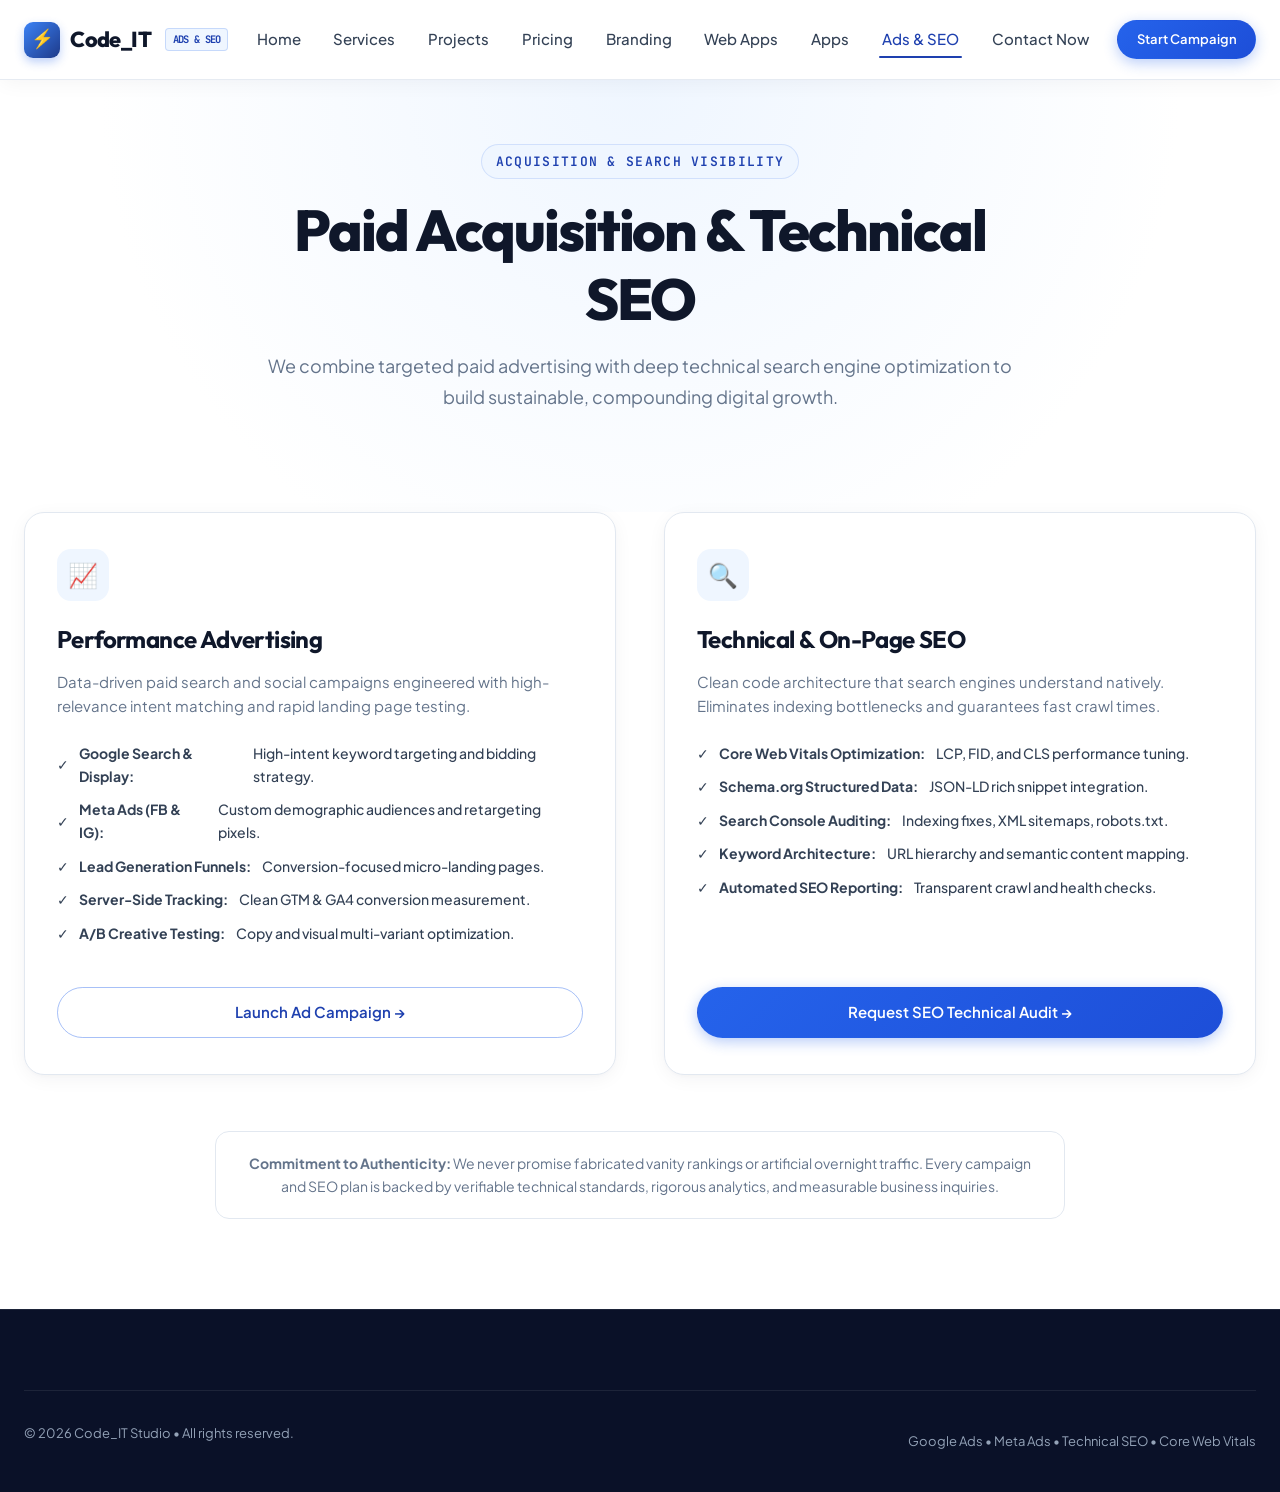
==== ads-seo.html @ 695f3fca "first commit" ====
<!DOCTYPE html>
<html lang="en">
<head>
  <meta charset="UTF-8" />
  <meta name="viewport" content="width=device-width, initial-scale=1.0" />
  <title>Advertising &amp; Technical SEO | Code_IT Studio</title>
  <meta name="description" content="Targeted Google & Meta ad campaigns paired with technical SEO audits, Core Web Vitals optimization, and high-converting landing pages." />
  <link rel="stylesheet" href="css/style.css" />
  <link rel="stylesheet" href="css/animations.css" />
  <link rel="stylesheet" href="css/responsive.css" />
</head>
<body>

  <div id="scroll-progress"></div>

  <!-- Main Navigation -->
  <header class="site-nav">
    <div class="container nav-container">
      <a href="index.html" class="brand-logo">
        <span class="brand-logo-icon">⚡</span>
        <span>Code_IT</span>
        <span class="brand-logo-badge">ADS &amp; SEO</span>
      </a>

      <nav aria-label="Main Navigation">
        <ul class="nav-links" id="nav-links">
          <li class="nav-item"><a href="index.html" class="nav-link">Home</a></li>
          <li class="nav-item"><a href="services.html" class="nav-link">Services</a></li>
          <li class="nav-item"><a href="projects.html" class="nav-link">Projects</a></li>
          <li class="nav-item"><a href="pricing.html" class="nav-link">Pricing</a></li>
          <li class="nav-item"><a href="branding.html" class="nav-link">Branding</a></li>
          <li class="nav-item"><a href="web-apps.html" class="nav-link">Web Apps</a></li>
          <li class="nav-item"><a href="apps.html" class="nav-link">Apps</a></li>
          <li class="nav-item"><a href="ads-seo.html" class="nav-link active">Ads &amp; SEO</a></li>
          <li class="nav-item"><a href="contact.html" class="nav-link">Contact Now</a></li>
        </ul>
      </nav>

      <div class="nav-actions">
        <a href="inquiry.html?services=SEO,Google%20Ads" class="btn btn-primary btn-sm">Start Campaign</a>
        <button class="nav-toggle-btn" id="nav-toggle" aria-label="Toggle Navigation">
          <svg viewBox="0 0 24 24" width="24" height="24" stroke="currentColor" stroke-width="2" fill="none"><line x1="3" y1="12" x2="21" y2="12"></line><line x1="3" y1="6" x2="21" y2="6"></line><line x1="3" y1="18" x2="21" y2="18"></line></svg>
        </button>
      </div>
    </div>
  </header>

  <!-- Hero -->
  <section class="section section-subtle" style="padding-top: clamp(2.5rem, 5vw, 4rem); padding-bottom: 3rem;">
    <div class="container">
      <div class="section-header reveal">
        <span class="section-eyebrow">ACQUISITION &amp; SEARCH VISIBILITY</span>
        <h1 class="section-title">Paid Acquisition &amp; Technical SEO</h1>
        <p class="section-subtitle">
          We combine targeted paid advertising with deep technical search engine optimization to build sustainable, compounding digital growth.
        </p>
      </div>
    </div>
  </section>

  <!-- Two Column Breakdown -->
  <section class="section" style="padding-top: 0;">
    <div class="container">
      <div style="display: grid; grid-template-columns: 1fr 1fr; gap: 3rem;">
        
        <!-- Paid Advertising -->
        <div class="service-card reveal">
          <div class="service-icon-box">📈</div>
          <h2 style="font-size: 1.5rem; margin-bottom: 1rem;">Performance Advertising</h2>
          <p class="service-desc">
            Data-driven paid search and social campaigns engineered with high-relevance intent matching and rapid landing page testing.
          </p>
          <ul class="service-feature-list">
            <li class="service-feature-item">✓ <strong>Google Search &amp; Display:</strong> High-intent keyword targeting and bidding strategy.</li>
            <li class="service-feature-item">✓ <strong>Meta Ads (FB &amp; IG):</strong> Custom demographic audiences and retargeting pixels.</li>
            <li class="service-feature-item">✓ <strong>Lead Generation Funnels:</strong> Conversion-focused micro-landing pages.</li>
            <li class="service-feature-item">✓ <strong>Server-Side Tracking:</strong> Clean GTM &amp; GA4 conversion measurement.</li>
            <li class="service-feature-item">✓ <strong>A/B Creative Testing:</strong> Copy and visual multi-variant optimization.</li>
          </ul>
          <a href="inquiry.html?services=Google%20Ads,Meta%20Ads" class="btn btn-outline btn-block">
            Launch Ad Campaign →
          </a>
        </div>

        <!-- Technical SEO -->
        <div class="service-card reveal reveal-delay-1">
          <div class="service-icon-box">🔍</div>
          <h2 style="font-size: 1.5rem; margin-bottom: 1rem;">Technical &amp; On-Page SEO</h2>
          <p class="service-desc">
            Clean code architecture that search engines understand natively. Eliminates indexing bottlenecks and guarantees fast crawl times.
          </p>
          <ul class="service-feature-list">
            <li class="service-feature-item">✓ <strong>Core Web Vitals Optimization:</strong> LCP, FID, and CLS performance tuning.</li>
            <li class="service-feature-item">✓ <strong>Schema.org Structured Data:</strong> JSON-LD rich snippet integration.</li>
            <li class="service-feature-item">✓ <strong>Search Console Auditing:</strong> Indexing fixes, XML sitemaps, robots.txt.</li>
            <li class="service-feature-item">✓ <strong>Keyword Architecture:</strong> URL hierarchy and semantic content mapping.</li>
            <li class="service-feature-item">✓ <strong>Automated SEO Reporting:</strong> Transparent crawl and health checks.</li>
          </ul>
          <a href="inquiry.html?services=SEO" class="btn btn-primary btn-block">
            Request SEO Technical Audit →
          </a>
        </div>

      </div>

      <div class="pricing-disclaimer reveal" style="margin-top: 3.5rem;">
        <strong>Commitment to Authenticity:</strong> We never promise fabricated vanity rankings or artificial overnight traffic. Every campaign and SEO plan is backed by verifiable technical standards, rigorous analytics, and measurable business inquiries.
      </div>
    </div>
  </section>

  <!-- Global Footer -->
  <footer class="site-footer">
    <div class="container">
      <div class="footer-bottom">
        <p>&copy; 2026 Code_IT Studio &bull; All rights reserved.</p>
        <p>Google Ads &bull; Meta Ads &bull; Technical SEO &bull; Core Web Vitals</p>
      </div>
    </div>
  </footer>

  <script src="js/sheets-api.js"></script>
  <script src="js/app.js"></script>
</body>
</html>
---- css/style.css ----
/* ==========================================================================
   CODE_IT / SUFAL_AD DIGITAL PRODUCT STUDIO - CORE DESIGN SYSTEM
   Premium + Modern + Corporate + Technology + Conversion-Focused
   ========================================================================== */

@import url('https://fonts.googleapis.com/css2?family=Outfit:wght@300;400;500;600;700;800&family=Plus+Jakarta+Sans:wght@300;400;500;600;700;800&family=JetBrains+Mono:wght@400;500;600&display=swap');

:root {
  /* Brand Color Palette - Modern Blue Tech Theme */
  --color-primary: #1e40af;           /* Deep Royal Blue */
  --color-primary-dark: #1e3a8a;      /* Navy Blue */
  --color-primary-light: #3b82f6;     /* Vibrant Blue */
  --color-primary-subtle: #eff6ff;    /* Soft Ice Blue */
  --color-primary-glow: rgba(37, 99, 235, 0.18);
  --color-accent: #0284c7;           /* Sky Blue Accent */
  --color-accent-teal: #0d9488;      /* Mint Teal for success/offers */
  
  /* Neutral Palette */
  --color-bg: #ffffff;
  --color-bg-alt: #f8fafc;
  --color-bg-subtle: #f1f5f9;
  --color-surface: #ffffff;
  --color-surface-hover: #f8fafc;
  --color-border: #e2e8f0;
  --color-border-light: #edf2f7;
  --color-border-focus: #3b82f6;
  
  /* Text & Inks */
  --color-text-main: #0f172a;        /* Dark Slate Navy */
  --color-text-secondary: #334155;   /* Neutral Slate */
  --color-text-muted: #64748b;       /* Slate Grey */
  --color-text-light: #94a3b8;       /* Subtle Grey */
  --color-text-inverse: #ffffff;
  
  /* Semantic Badges & States */
  --color-offer: #059669;
  --color-offer-bg: #ecfdf5;
  --color-warning: #d97706;
  --color-error: #dc2626;
  --color-error-bg: #fef2f2;
  --color-success: #10b981;
  
  /* Typography */
  --font-heading: 'Outfit', -apple-system, BlinkMacSystemFont, sans-serif;
  --font-body: 'Plus Jakarta Sans', -apple-system, BlinkMacSystemFont, sans-serif;
  --font-mono: 'JetBrains Mono', monospace;
  
  /* Shadows */
  --shadow-xs: 0 1px 2px 0 rgba(15, 23, 42, 0.05);
  --shadow-sm: 0 2px 8px -2px rgba(15, 23, 42, 0.06), 0 1px 4px -1px rgba(15, 23, 42, 0.04);
  --shadow-md: 0 12px 24px -6px rgba(15, 23, 42, 0.08), 0 4px 10px -2px rgba(15, 23, 42, 0.04);
  --shadow-lg: 0 20px 35px -8px rgba(15, 23, 42, 0.1), 0 8px 16px -4px rgba(15, 23, 42, 0.05);
  --shadow-xl: 0 25px 50px -12px rgba(15, 23, 42, 0.15);
  --shadow-glow: 0 0 40px -10px rgba(37, 99, 235, 0.28);
  --shadow-card: 0 4px 20px -2px rgba(30, 41, 59, 0.06), 0 2px 6px -1px rgba(30, 41, 59, 0.03);
  
  /* Radius */
  --radius-xs: 6px;
  --radius-sm: 10px;
  --radius-md: 14px;
  --radius-lg: 20px;
  --radius-xl: 28px;
  --radius-full: 9999px;
  
  /* Transitions */
  --transition-fast: 150ms cubic-bezier(0.16, 1, 0.3, 1);
  --transition-base: 250ms cubic-bezier(0.16, 1, 0.3, 1);
  --transition-smooth: 400ms cubic-bezier(0.16, 1, 0.3, 1);
  
  /* Layout */
  --container-max: 1280px;
  --nav-height: 80px;
}

/* ==========================================================================
   CSS RESET & BASE
   ========================================================================== */
*, *::before, *::after {
  box-sizing: border-box;
  margin: 0;
  padding: 0;
}

html {
  font-size: 16px;
  scroll-behavior: smooth;
  -webkit-text-size-adjust: 100%;
}

body {
  font-family: var(--font-body);
  font-size: 1rem;
  line-height: 1.65;
  color: var(--color-text-secondary);
  background-color: var(--color-bg);
  min-height: 100vh;
  display: flex;
  flex-direction: column;
  overflow-x: hidden;
  -webkit-font-smoothing: antialiased;
  -moz-osx-font-smoothing: grayscale;
}

/* Scroll progress bar */
#scroll-progress {
  position: fixed;
  top: 0;
  left: 0;
  height: 3px;
  width: 0%;
  background: linear-gradient(90deg, var(--color-primary-light), var(--color-primary), #0284c7);
  z-index: 1000;
  transition: width 0.1s ease-out;
}

h1, h2, h3, h4, h5, h6 {
  font-family: var(--font-heading);
  color: var(--color-text-main);
  font-weight: 700;
  line-height: 1.2;
  letter-spacing: -0.025em;
}

h1 { font-size: clamp(2.4rem, 4.5vw, 4rem); font-weight: 800; letter-spacing: -0.035em; }
h2 { font-size: clamp(1.85rem, 3vw, 2.75rem); letter-spacing: -0.025em; }
h3 { font-size: clamp(1.35rem, 2vw, 1.75rem); }
h4 { font-size: 1.25rem; font-weight: 600; }
p { margin-bottom: 1rem; }
p:last-child { margin-bottom: 0; }

a {
  color: var(--color-primary);
  text-decoration: none;
  transition: color var(--transition-fast);
}

a:hover {
  color: var(--color-primary-dark);
}

img, svg, video {
  display: block;
  max-width: 100%;
  height: auto;
}

button, input, select, textarea {
  font: inherit;
  color: inherit;
}

ul, ol {
  list-style: none;
}

/* ==========================================================================
   LAYOUT CONTAINER
   ========================================================================== */
.container {
  width: 100%;
  max-width: var(--container-max);
  margin-left: auto;
  margin-right: auto;
  padding-left: 1.5rem;
  padding-right: 1.5rem;
}

.container-narrow {
  max-width: 900px;
}

.section {
  padding-top: clamp(4.5rem, 7vw, 7.5rem);
  padding-bottom: clamp(4.5rem, 7vw, 7.5rem);
  position: relative;
}

.section-alt {
  background-color: var(--color-bg-alt);
}

.section-subtle {
  background: radial-gradient(circle at 50% 0%, #eff6ff 0%, #ffffff 70%);
}

/* Section Header */
.section-header {
  text-align: center;
  max-width: 760px;
  margin: 0 auto clamp(2.5rem, 4vw, 4.5rem);
}

.section-eyebrow {
  display: inline-flex;
  align-items: center;
  gap: 0.5rem;
  font-family: var(--font-mono);
  font-size: 0.8125rem;
  font-weight: 600;
  text-transform: uppercase;
  letter-spacing: 0.1em;
  color: var(--color-primary);
  background: var(--color-primary-subtle);
  border: 1px solid rgba(37, 99, 235, 0.15);
  padding: 0.35rem 0.85rem;
  border-radius: var(--radius-full);
  margin-bottom: 1rem;
}

.section-title {
  margin-bottom: 1.15rem;
}

.section-subtitle {
  font-size: 1.125rem;
  color: var(--color-text-muted);
  line-height: 1.7;
}

/* ==========================================================================
   STICKY NAVIGATION & HEADER WRAPPER
   ========================================================================== */
.site-header-sticky {
  position: sticky;
  top: 0;
  left: 0;
  right: 0;
  width: 100%;
  z-index: 990;
  background: transparent;
}

.site-nav {
  position: sticky;
  top: 0;
  left: 0;
  right: 0;
  width: 100%;
  height: var(--nav-height);
  background: rgba(255, 255, 255, 0.94);
  backdrop-filter: blur(14px);
  -webkit-backdrop-filter: blur(14px);
  border-bottom: 1px solid rgba(226, 232, 240, 0.85);
  box-shadow: 0 4px 20px -2px rgba(15, 23, 42, 0.05);
  z-index: 950;
  transition: all var(--transition-base);
}

.site-header-sticky .site-nav {
  position: relative;
  top: auto;
}

.site-nav.scrolled {
  background: rgba(255, 255, 255, 0.98);
  box-shadow: var(--shadow-sm);
  height: 72px;
}

.nav-container {
  display: flex;
  align-items: center;
  justify-content: space-between;
  height: 100%;
}

.brand-logo {
  display: flex;
  align-items: center;
  gap: 0.65rem;
  font-family: var(--font-heading);
  font-size: 1.35rem;
  font-weight: 800;
  color: var(--color-text-main);
  letter-spacing: -0.03em;
}

.brand-logo-icon {
  width: 36px;
  height: 36px;
  background: linear-gradient(135deg, var(--color-primary-light), var(--color-primary-dark));
  border-radius: 9px;
  display: flex;
  align-items: center;
  justify-content: center;
  color: #fff;
  font-size: 1.15rem;
  box-shadow: 0 4px 10px rgba(37, 99, 235, 0.3);
}

.brand-logo-badge {
  font-size: 0.65rem;
  font-weight: 700;
  font-family: var(--font-mono);
  background: var(--color-primary-subtle);
  color: var(--color-primary);
  border: 1px solid rgba(37, 99, 235, 0.2);
  padding: 0.15rem 0.4rem;
  border-radius: 4px;
  margin-left: 0.25rem;
}

.nav-links {
  display: flex;
  align-items: center;
  gap: 1.65rem;
}

.nav-item {
  position: relative;
}

.nav-link {
  font-size: 0.9375rem;
  font-weight: 500;
  color: var(--color-text-secondary);
  padding: 0.5rem 0.2rem;
  position: relative;
  transition: color var(--transition-fast);
}

.nav-link:hover, .nav-link.active {
  color: var(--color-primary);
}

.nav-link.active::after {
  content: '';
  position: absolute;
  bottom: -2px;
  left: 0;
  right: 0;
  height: 2px;
  background: var(--color-primary);
  border-radius: 2px;
}

/* Nav Dropdown for deep services */
.nav-dropdown {
  position: relative;
}

.dropdown-menu {
  position: absolute;
  top: 100%;
  left: -1rem;
  width: 240px;
  background: #ffffff;
  border: 1px solid var(--color-border);
  border-radius: var(--radius-md);
  box-shadow: var(--shadow-lg);
  padding: 0.65rem;
  opacity: 0;
  visibility: hidden;
  transform: translateY(10px);
  transition: all var(--transition-base);
  z-index: 1000;
}

.nav-dropdown:hover .dropdown-menu,
.nav-dropdown:focus-within .dropdown-menu {
  opacity: 1;
  visibility: visible;
  transform: translateY(0);
}

.dropdown-item {
  display: flex;
  align-items: center;
  gap: 0.65rem;
  padding: 0.6rem 0.85rem;
  font-size: 0.875rem;
  font-weight: 500;
  color: var(--color-text-secondary);
  border-radius: var(--radius-xs);
  transition: all var(--transition-fast);
}

.dropdown-item:hover {
  background: var(--color-primary-subtle);
  color: var(--color-primary);
  transform: translateX(3px);
}

.nav-actions {
  display: flex;
  align-items: center;
  gap: 1rem;
}

.nav-toggle-btn {
  display: none;
  background: none;
  border: none;
  width: 42px;
  height: 42px;
  border-radius: var(--radius-xs);
  cursor: pointer;
  padding: 8px;
  color: var(--color-text-main);
}

.nav-toggle-btn:focus-visible {
  outline: 2px solid var(--color-primary);
}

/* ==========================================================================
   BUTTONS & CTA
   ========================================================================== */
.btn {
  display: inline-flex;
  align-items: center;
  justify-content: center;
  gap: 0.55rem;
  font-family: var(--font-body);
  font-size: 0.9375rem;
  font-weight: 600;
  padding: 0.75rem 1.65rem;
  border-radius: var(--radius-full);
  border: 1px solid transparent;
  cursor: pointer;
  text-decoration: none;
  transition: all var(--transition-base);
  white-space: nowrap;
}

.btn-primary {
  background: linear-gradient(135deg, #2563eb 0%, #1d4ed8 100%);
  color: #ffffff;
  box-shadow: 0 4px 14px rgba(37, 99, 235, 0.32);
}

.btn-primary:hover {
  color: #ffffff;
  background: linear-gradient(135deg, #1d4ed8 0%, #1e40af 100%);
  box-shadow: 0 6px 20px rgba(37, 99, 235, 0.45);
  transform: translateY(-2px);
}

.btn-primary:active {
  transform: translateY(0);
}

.btn-secondary {
  background: #ffffff;
  color: var(--color-text-main);
  border-color: var(--color-border);
  box-shadow: var(--shadow-xs);
}

.btn-secondary:hover {
  background: var(--color-bg-alt);
  border-color: #cbd5e1;
  color: var(--color-primary);
  transform: translateY(-2px);
}

.btn-outline {
  background: transparent;
  color: var(--color-primary);
  border-color: rgba(37, 99, 235, 0.4);
}

.btn-outline:hover {
  background: var(--color-primary-subtle);
  border-color: var(--color-primary);
  color: var(--color-primary-dark);
}

.btn-sm {
  font-size: 0.8125rem;
  padding: 0.5rem 1.15rem;
}

.btn-lg {
  font-size: 1.0625rem;
  padding: 0.95rem 2.25rem;
}

.btn-block {
  width: 100%;
}

.btn-icon {
  width: 18px;
  height: 18px;
  transition: transform var(--transition-fast);
}

.btn:hover .btn-icon {
  transform: translateX(3px);
}

/* ==========================================================================
   PROMOTIONAL 30% OFFER BANNER
   ========================================================================== */
.offer-banner {
  background: linear-gradient(90deg, #1e3a8a 0%, #1e40af 40%, #0284c7 100%);
  color: #ffffff;
  padding: 0.45rem 1rem;
  font-size: 0.8125rem;
  font-weight: 500;
  text-align: center;
  position: relative;
  z-index: 10;
  border-bottom: 1px solid rgba(255, 255, 255, 0.15);
}

.offer-banner-content {
  display: inline-flex;
  align-items: center;
  gap: 0.75rem;
  flex-wrap: wrap;
  justify-content: center;
}

.offer-badge {
  background: #f59e0b;
  color: #0f172a;
  font-family: var(--font-mono);
  font-size: 0.6875rem;
  font-weight: 800;
  padding: 0.15rem 0.55rem;
  border-radius: var(--radius-xs);
  letter-spacing: 0.05em;
  text-transform: uppercase;
}

.offer-banner-link {
  color: #ffffff;
  text-decoration: underline;
  text-underline-offset: 3px;
  font-weight: 700;
  transition: opacity var(--transition-fast);
}

.offer-banner-link:hover {
  color: #eff6ff;
  opacity: 0.9;
}

/* ==========================================================================
   HERO SECTION
   ========================================================================== */
.hero-wrapper {
  padding-top: clamp(2.5rem, 5vw, 4.25rem);
  padding-bottom: clamp(3.5rem, 6vw, 6rem);
  position: relative;
  background: radial-gradient(circle at 50% 10%, rgba(239, 246, 255, 0.9) 0%, rgba(255, 255, 255, 0.9) 65%);
  overflow: hidden;
}

.hero-grid {
  display: grid;
  grid-template-columns: 1.15fr 0.85fr;
  gap: clamp(2rem, 4vw, 4rem);
  align-items: center;
}

.hero-content {
  max-width: 680px;
}

.hero-badge-container {
  display: inline-flex;
  align-items: center;
  gap: 0.65rem;
  background: #ffffff;
  border: 1px solid rgba(37, 99, 235, 0.2);
  padding: 0.35rem 0.95rem 0.35rem 0.45rem;
  border-radius: var(--radius-full);
  box-shadow: 0 4px 12px rgba(15, 23, 42, 0.04);
  margin-bottom: 1.75rem;
}

.hero-badge-tag {
  background: var(--color-primary);
  color: #fff;
  font-size: 0.6875rem;
  font-family: var(--font-mono);
  font-weight: 700;
  padding: 0.2rem 0.55rem;
  border-radius: var(--radius-full);
  letter-spacing: 0.04em;
}

.hero-badge-text {
  font-size: 0.8125rem;
  font-weight: 600;
  color: var(--color-text-main);
}

.hero-headline {
  margin-bottom: 1.35rem;
  color: var(--color-text-main);
}

.hero-headline em {
  font-style: normal;
  background: linear-gradient(135deg, #1d4ed8 0%, #0284c7 100%);
  -webkit-background-clip: text;
  -webkit-text-fill-color: transparent;
}

.hero-subtext {
  font-size: clamp(1.05rem, 1.3vw, 1.25rem);
  line-height: 1.7;
  color: var(--color-text-muted);
  margin-bottom: 2.25rem;
}

.hero-actions {
  display: flex;
  align-items: center;
  gap: 1rem;
  flex-wrap: wrap;
  margin-bottom: 2.5rem;
}

.hero-guarantees {
  display: flex;
  align-items: center;
  gap: 1.75rem;
  flex-wrap: wrap;
  border-top: 1px solid var(--color-border);
  padding-top: 1.5rem;
}

.guarantee-item {
  display: flex;
  align-items: center;
  gap: 0.5rem;
  font-size: 0.845rem;
  font-weight: 500;
  color: var(--color-text-secondary);
}

.guarantee-icon {
  color: var(--color-offer);
  width: 16px;
  height: 16px;
}

/* Hero Visual 3D / Studio Interactive Showcase */
.hero-visual {
  position: relative;
}

.hero-visual-frame {
  position: relative;
  background: #ffffff;
  border-radius: var(--radius-xl);
  border: 1px solid rgba(226, 232, 240, 0.9);
  box-shadow: var(--shadow-xl), var(--shadow-glow);
  padding: 1.25rem;
  backdrop-filter: blur(10px);
}

.studio-tech-card {
  border-radius: var(--radius-lg);
  background: linear-gradient(180deg, #f8fafc 0%, #ffffff 100%);
  border: 1px solid var(--color-border);
  padding: 1.5rem;
  position: relative;
  overflow: hidden;
}

.studio-card-header {
  display: flex;
  align-items: center;
  justify-content: space-between;
  margin-bottom: 1.25rem;
  border-bottom: 1px solid var(--color-border-light);
  padding-bottom: 0.75rem;
}

.tech-dots {
  display: flex;
  gap: 6px;
}

.tech-dot {
  width: 10px;
  height: 10px;
  border-radius: 50%;
}
.tech-dot.red { background: #f87171; }
.tech-dot.yellow { background: #fbbf24; }
.tech-dot.green { background: #34d399; }

.tech-label {
  font-family: var(--font-mono);
  font-size: 0.75rem;
  color: var(--color-text-muted);
}

.tech-live-pill {
  display: inline-flex;
  align-items: center;
  gap: 0.4rem;
  font-family: var(--font-mono);
  font-size: 0.6875rem;
  font-weight: 700;
  color: #10b981;
  background: rgba(16, 185, 129, 0.12);
  border: 1px solid rgba(16, 185, 129, 0.25);
  padding: 0.15rem 0.5rem;
  border-radius: var(--radius-full);
  letter-spacing: 0.04em;
}

.pulse-dot {
  width: 6px;
  height: 6px;
  border-radius: 50%;
  background: #10b981;
  box-shadow: 0 0 0 2px rgba(16, 185, 129, 0.35);
  animation: pulseDot 1.5s infinite;
}

@keyframes pulseDot {
  0% { transform: scale(0.9); opacity: 0.8; }
  50% { transform: scale(1.3); opacity: 1; }
  100% { transform: scale(0.9); opacity: 0.8; }
}

/* Hero Video Container */
.hero-video-container,
.hero-canvas-container {
  width: 100%;
  height: 340px;
  position: relative;
  border-radius: var(--radius-md);
  overflow: hidden;
  background: #0f172a;
  box-shadow: inset 0 0 20px rgba(0,0,0,0.5);
}

.hero-media-video {
  width: 100%;
  height: 100%;
  object-fit: cover;
  display: block;
  border-radius: var(--radius-md);
}

.video-overlay-controls {
  position: absolute;
  top: 12px;
  right: 12px;
  display: flex;
  gap: 6px;
  z-index: 20;
}

.video-ctrl-btn {
  width: 32px;
  height: 32px;
  border-radius: 50%;
  background: rgba(15, 23, 42, 0.7);
  backdrop-filter: blur(8px);
  -webkit-backdrop-filter: blur(8px);
  border: 1px solid rgba(255, 255, 255, 0.2);
  color: #ffffff;
  display: flex;
  align-items: center;
  justify-content: center;
  cursor: pointer;
  transition: all var(--transition-fast);
}

.video-ctrl-btn:hover {
  background: rgba(37, 99, 235, 0.85);
  border-color: rgba(255, 255, 255, 0.5);
  transform: scale(1.08);
}

#hero-3d-canvas {
  width: 100%;
  height: 100%;
  display: block;
}

.canvas-overlay-caption {
  position: absolute;
  bottom: 12px;
  left: 12px;
  right: 12px;
  background: rgba(15, 23, 42, 0.8);
  backdrop-filter: blur(8px);
  -webkit-backdrop-filter: blur(8px);
  color: #ffffff;
  padding: 0.55rem 0.95rem;
  border-radius: var(--radius-xs);
  font-size: 0.75rem;
  display: flex;
  align-items: center;
  justify-content: space-between;
  border: 1px solid rgba(255, 255, 255, 0.1);
  z-index: 10;
}

.canvas-badge {
  font-family: var(--font-mono);
  color: #38bdf8;
}

.hero-floating-stat {
  position: absolute;
  background: #ffffff;
  border: 1px solid var(--color-border);
  box-shadow: var(--shadow-lg);
  padding: 0.75rem 1rem;
  border-radius: var(--radius-md);
  display: flex;
  align-items: center;
  gap: 0.75rem;
  z-index: 10;
}

.hero-floating-stat.stat-1 {
  top: -1.25rem;
  right: -1rem;
}

.hero-floating-stat.stat-2 {
  bottom: -1.25rem;
  left: -1rem;
}

.stat-icon-wrapper {
  width: 38px;
  height: 38px;
  border-radius: 10px;
  background: var(--color-primary-subtle);
  color: var(--color-primary);
  display: flex;
  align-items: center;
  justify-content: center;
  font-size: 1.15rem;
}

.stat-info-title {
  font-size: 0.75rem;
  font-weight: 500;
  color: var(--color-text-muted);
}

.stat-info-val {
  font-family: var(--font-heading);
  font-size: 0.95rem;
  font-weight: 700;
  color: var(--color-text-main);
}

/* ==========================================================================
   SERVICES GRID SECTION
   ========================================================================== */
.services-grid {
  display: grid;
  grid-template-columns: repeat(auto-fit, minmax(340px, 1fr));
  gap: 1.75rem;
}

.service-card {
  background: #ffffff;
  border: 1px solid var(--color-border);
  border-radius: var(--radius-lg);
  padding: 2.25rem 2rem;
  box-shadow: var(--shadow-card);
  transition: all var(--transition-base);
  display: flex;
  flex-direction: column;
  position: relative;
  overflow: hidden;
}

.service-card::before {
  content: '';
  position: absolute;
  top: 0;
  left: 0;
  right: 0;
  height: 4px;
  background: linear-gradient(90deg, var(--color-primary-light), var(--color-primary));
  opacity: 0;
  transition: opacity var(--transition-fast);
}

.service-card:hover {
  transform: translateY(-6px);
  box-shadow: var(--shadow-lg);
  border-color: rgba(37, 99, 235, 0.3);
}

.service-card:hover::before {
  opacity: 1;
}

.service-icon-box {
  width: 52px;
  height: 52px;
  border-radius: 14px;
  background: var(--color-primary-subtle);
  color: var(--color-primary);
  display: flex;
  align-items: center;
  justify-content: center;
  font-size: 1.5rem;
  margin-bottom: 1.5rem;
  transition: all var(--transition-base);
}

.service-card:hover .service-icon-box {
  background: var(--color-primary);
  color: #ffffff;
  transform: scale(1.05);
}

.service-title {
  font-size: 1.35rem;
  margin-bottom: 0.75rem;
  color: var(--color-text-main);
}

.service-desc {
  font-size: 0.9375rem;
  color: var(--color-text-muted);
  line-height: 1.6;
  margin-bottom: 1.5rem;
}

.service-feature-list {
  margin-bottom: 2rem;
  flex: 1;
}

.service-feature-item {
  display: flex;
  align-items: center;
  gap: 0.65rem;
  font-size: 0.875rem;
  color: var(--color-text-secondary);
  margin-bottom: 0.65rem;
  font-weight: 500;
}

.service-feature-item svg {
  width: 16px;
  height: 16px;
  color: var(--color-primary);
  flex-shrink: 0;
}

.service-card-footer {
  border-top: 1px solid var(--color-border-light);
  padding-top: 1.25rem;
  display: flex;
  align-items: center;
  justify-content: space-between;
}

.service-price-tag {
  font-size: 0.8125rem;
  color: var(--color-text-muted);
  font-weight: 500;
}

.service-price-tag strong {
  color: var(--color-primary-dark);
  font-family: var(--font-heading);
  font-size: 1.05rem;
}

/* ==========================================================================
   INTERACTIVE WORKS WHEEL & PORTFOLIO SHOWCASE
   ========================================================================== */
.works-wheel-section {
  background: #0b1329;
  color: #ffffff;
  padding: 5rem 0;
  position: relative;
  overflow: hidden;
}

.works-wheel-section .section-title {
  color: #ffffff;
}

.works-wheel-section .section-subtitle {
  color: #94a3b8;
}

.works-wheel-section .section-eyebrow {
  background: rgba(59, 130, 246, 0.2);
  color: #60a5fa;
  border-color: rgba(96, 165, 250, 0.3);
}

/* Works Wheel Container */
.works-wheel-wrapper {
  position: relative;
  width: 100%;
  height: 520px;
  margin-top: 2rem;
  border-radius: var(--radius-xl);
  background: radial-gradient(ellipse at center, #172554 0%, #090e1f 100%);
  border: 1px solid rgba(59, 130, 246, 0.2);
  box-shadow: inset 0 0 50px rgba(0,0,0,0.5), 0 25px 60px rgba(0,0,0,0.4);
  overflow: hidden;
  user-select: none;
}

.wheel-stage {
  position: absolute;
  inset: 0;
  outline: none;
  cursor: grab;
}

.wheel-stage:active {
  cursor: grabbing;
}

.wheel-drum-container {
  position: absolute;
  top: 50%;
  left: 50%;
  transform-style: preserve-3d;
}

.wheel-card-node {
  position: absolute;
  backface-visibility: hidden;
  transition: opacity 0.25s ease-out;
}

.wheel-card-inner {
  position: relative;
  width: 100%;
  height: 100%;
  border-radius: var(--radius-md);
  overflow: hidden;
  border: 1px solid rgba(255, 255, 255, 0.15);
  box-shadow: 0 20px 40px rgba(0, 0, 0, 0.5);
  background: #1e293b;
  display: block;
}

.wheel-card-img {
  width: 100%;
  height: 100%;
  object-fit: cover;
  transition: transform 0.4s ease;
}

.wheel-card-inner:hover .wheel-card-img {
  transform: scale(1.06);
}

.wheel-card-tag {
  position: absolute;
  bottom: 12px;
  right: 12px;
  background: rgba(15, 23, 42, 0.85);
  backdrop-filter: blur(6px);
  color: #fff;
  font-size: 0.75rem;
  font-weight: 600;
  padding: 0.35rem 0.75rem;
  border-radius: var(--radius-full);
  display: flex;
  align-items: center;
  gap: 0.35rem;
}

.wheel-title-overlay {
  position: absolute;
  top: 50%;
  left: 6%;
  transform: translateY(-50%);
  font-family: var(--font-heading);
  font-size: clamp(1.75rem, 3.5vw, 2.75rem);
  font-weight: 800;
  color: #ffffff;
  pointer-events: none;
  max-width: 320px;
  line-height: 1.15;
  text-shadow: 0 4px 14px rgba(0,0,0,0.6);
  opacity: 0;
  transition: opacity 0.3s ease;
}

.wheel-label-center {
  position: absolute;
  inset: 0;
  display: grid;
  place-items: center;
  font-family: var(--font-heading);
  font-size: 3rem;
  font-weight: 800;
  color: rgba(255, 255, 255, 0.85);
  pointer-events: none;
  letter-spacing: -0.03em;
  text-shadow: 0 4px 20px rgba(0, 0, 0, 0.5);
}

.wheel-index-nav {
  position: absolute;
  top: 8%;
  right: 3%;
  text-align: right;
  z-index: 10;
}

.wheel-index-btn {
  background: none;
  border: none;
  color: #64748b;
  font-size: 0.8125rem;
  font-weight: 500;
  padding: 0.2rem 0.5rem;
  cursor: pointer;
  display: block;
  margin-bottom: 0.25rem;
  transition: all var(--transition-fast);
}

.wheel-index-btn:hover, .wheel-index-btn.active {
  color: #ffffff;
  font-weight: 700;
  transform: translateX(-4px);
}

.wheel-controls-bar {
  display: flex;
  align-items: center;
  justify-content: space-between;
  margin-top: 1.5rem;
  color: #94a3b8;
  font-size: 0.875rem;
}

.wheel-instruction {
  display: flex;
  align-items: center;
  gap: 0.5rem;
}

/* Category Filter Tabs */
.filter-tabs-wrapper {
  display: flex;
  align-items: center;
  justify-content: center;
  gap: 0.5rem;
  flex-wrap: wrap;
  margin-bottom: 2.75rem;
}

.filter-pill {
  background: #ffffff;
  border: 1px solid var(--color-border);
  color: var(--color-text-secondary);
  font-size: 0.875rem;
  font-weight: 600;
  padding: 0.5rem 1.15rem;
  border-radius: var(--radius-full);
  cursor: pointer;
  transition: all var(--transition-fast);
}

.filter-pill:hover {
  border-color: var(--color-primary-light);
  color: var(--color-primary);
  background: var(--color-primary-subtle);
}

.filter-pill.active {
  background: var(--color-primary);
  color: #ffffff;
  border-color: var(--color-primary);
  box-shadow: 0 4px 10px rgba(37, 99, 235, 0.25);
}

/* Standard Project Grid */
.projects-grid {
  display: grid;
  grid-template-columns: repeat(auto-fill, minmax(360px, 1fr));
  gap: 2rem;
}

.project-card {
  background: #ffffff;
  border: 1px solid var(--color-border);
  border-radius: var(--radius-lg);
  overflow: hidden;
  box-shadow: var(--shadow-card);
  transition: all var(--transition-base);
  display: flex;
  flex-direction: column;
}

.project-card:hover {
  transform: translateY(-6px);
  box-shadow: var(--shadow-lg);
  border-color: rgba(37, 99, 235, 0.3);
}

.project-thumbnail-wrapper {
  position: relative;
  aspect-ratio: 16 / 10;
  overflow: hidden;
  background: #f1f5f9;
}

.project-thumbnail {
  width: 100%;
  height: 100%;
  object-fit: cover;
  transition: transform 0.5s ease;
}

.project-card:hover .project-thumbnail {
  transform: scale(1.05);
}

.project-category-badge {
  position: absolute;
  top: 14px;
  left: 14px;
  background: rgba(15, 23, 42, 0.8);
  backdrop-filter: blur(8px);
  color: #ffffff;
  font-size: 0.75rem;
  font-weight: 600;
  padding: 0.25rem 0.7rem;
  border-radius: var(--radius-full);
  letter-spacing: 0.02em;
}

.project-card-body {
  padding: 1.65rem;
  display: flex;
  flex-direction: column;
  flex: 1;
}

.project-card-title {
  font-size: 1.25rem;
  margin-bottom: 0.5rem;
  color: var(--color-text-main);
}

.project-card-desc {
  font-size: 0.9375rem;
  color: var(--color-text-muted);
  line-height: 1.6;
  margin-bottom: 1.25rem;
  flex: 1;
}

.project-tech-tags {
  display: flex;
  flex-wrap: wrap;
  gap: 0.4rem;
  margin-bottom: 1.5rem;
}

.tech-tag {
  font-family: var(--font-mono);
  font-size: 0.71875rem;
  background: var(--color-bg-subtle);
  color: var(--color-text-secondary);
  border: 1px solid var(--color-border);
  padding: 0.2rem 0.55rem;
  border-radius: var(--radius-xs);
  font-weight: 500;
}

.project-card-actions {
  display: flex;
  align-items: center;
  gap: 0.75rem;
  border-top: 1px solid var(--color-border-light);
  padding-top: 1.15rem;
}

/* ==========================================================================
   PRICING SECTION & CALCULATOR
   ========================================================================== */
.pricing-section {
  background: var(--color-bg-alt);
}

.pricing-banner-promo {
  background: linear-gradient(135deg, #eff6ff 0%, #dbeafe 100%);
  border: 1px solid #bfdbfe;
  border-radius: var(--radius-lg);
  padding: 1.25rem 1.75rem;
  margin-bottom: 3rem;
  display: flex;
  align-items: center;
  justify-content: space-between;
  flex-wrap: wrap;
  gap: 1rem;
}

.promo-title-wrap {
  display: flex;
  align-items: center;
  gap: 0.85rem;
}

.promo-tag {
  background: var(--color-primary);
  color: #ffffff;
  font-family: var(--font-mono);
  font-size: 0.75rem;
  font-weight: 700;
  padding: 0.3rem 0.65rem;
  border-radius: var(--radius-full);
  text-transform: uppercase;
  letter-spacing: 0.05em;
}

.promo-text {
  font-size: 0.9375rem;
  font-weight: 600;
  color: var(--color-text-main);
  margin: 0;
}

.pricing-calculator-box {
  background: #ffffff;
  border: 1px solid var(--color-border);
  border-radius: var(--radius-lg);
  padding: 1.5rem 2rem;
  margin-bottom: 3.5rem;
  box-shadow: var(--shadow-sm);
}

.calculator-grid {
  display: grid;
  grid-template-columns: 1fr 1fr auto;
  gap: 1.5rem;
  align-items: center;
}

.calc-input-group label {
  display: block;
  font-size: 0.8125rem;
  font-weight: 600;
  color: var(--color-text-muted);
  margin-bottom: 0.4rem;
  text-transform: uppercase;
  letter-spacing: 0.05em;
}

.calc-input-group input, .calc-input-group select {
  width: 100%;
  padding: 0.65rem 0.85rem;
  border: 1px solid var(--color-border);
  border-radius: var(--radius-xs);
  font-weight: 600;
  color: var(--color-text-main);
}

.calc-results-display {
  background: var(--color-primary-subtle);
  border: 1px solid rgba(37, 99, 235, 0.2);
  padding: 0.85rem 1.25rem;
  border-radius: var(--radius-md);
  text-align: right;
}

.calc-original {
  font-size: 0.8125rem;
  color: var(--color-text-muted);
  text-decoration: line-through;
}

.calc-offer {
  font-family: var(--font-heading);
  font-size: 1.5rem;
  font-weight: 800;
  color: var(--color-primary-dark);
}

.calc-saved {
  font-size: 0.75rem;
  color: var(--color-offer);
  font-weight: 700;
}

/* Pricing Cards Grid */
.pricing-grid {
  display: grid;
  grid-template-columns: repeat(4, 1fr);
  gap: 1.5rem;
  margin-bottom: 3.5rem;
}

.pricing-card {
  background: #ffffff;
  border: 1px solid var(--color-border);
  border-radius: var(--radius-xl);
  padding: 2.25rem 1.75rem;
  box-shadow: var(--shadow-card);
  transition: all var(--transition-base);
  display: flex;
  flex-direction: column;
  position: relative;
}

.pricing-card:hover {
  transform: translateY(-8px);
  box-shadow: var(--shadow-xl);
}

.pricing-card.popular {
  border: 2px solid var(--color-primary);
  box-shadow: var(--shadow-glow), var(--shadow-md);
  background: #ffffff;
}

.popular-badge {
  position: absolute;
  top: -14px;
  left: 50%;
  transform: translateX(-50%);
  background: linear-gradient(135deg, var(--color-primary), #1d4ed8);
  color: #ffffff;
  font-family: var(--font-mono);
  font-size: 0.71875rem;
  font-weight: 700;
  padding: 0.3rem 0.85rem;
  border-radius: var(--radius-full);
  text-transform: uppercase;
  letter-spacing: 0.08em;
  box-shadow: 0 4px 10px rgba(37, 99, 235, 0.35);
}

.pricing-tier-name {
  font-size: 1.35rem;
  font-weight: 700;
  margin-bottom: 0.35rem;
  color: var(--color-text-main);
}

.pricing-tier-target {
  font-size: 0.8125rem;
  color: var(--color-text-muted);
  margin-bottom: 1.5rem;
  min-height: 2.4rem;
}

.price-box {
  margin-bottom: 1.5rem;
  padding-bottom: 1.5rem;
  border-bottom: 1px solid var(--color-border-light);
}

.price-start-label {
  font-size: 0.75rem;
  font-weight: 600;
  text-transform: uppercase;
  letter-spacing: 0.05em;
  color: var(--color-text-muted);
}

.price-amount-wrap {
  display: flex;
  align-items: baseline;
  gap: 0.4rem;
  margin: 0.25rem 0;
}

.price-currency {
  font-family: var(--font-heading);
  font-size: 1.35rem;
  font-weight: 700;
  color: var(--color-text-main);
}

.price-number {
  font-family: var(--font-heading);
  font-size: 2.5rem;
  font-weight: 800;
  color: var(--color-text-main);
  letter-spacing: -0.03em;
}

.price-discount-pill {
  display: inline-flex;
  align-items: center;
  gap: 0.3rem;
  font-family: var(--font-mono);
  font-size: 0.71875rem;
  font-weight: 700;
  color: var(--color-offer);
  background: var(--color-offer-bg);
  border: 1px solid rgba(16, 185, 129, 0.3);
  padding: 0.15rem 0.5rem;
  border-radius: var(--radius-xs);
}

.pricing-features-list {
  margin-bottom: 2rem;
  flex: 1;
}

.pricing-feature-item {
  display: flex;
  align-items: flex-start;
  gap: 0.65rem;
  font-size: 0.845rem;
  color: var(--color-text-secondary);
  margin-bottom: 0.75rem;
  line-height: 1.45;
}

.pricing-feature-item svg {
  width: 16px;
  height: 16px;
  color: var(--color-offer);
  flex-shrink: 0;
  margin-top: 2px;
}

.pricing-disclaimer {
  background: #ffffff;
  border: 1px solid var(--color-border);
  border-radius: var(--radius-md);
  padding: 1.25rem 1.75rem;
  font-size: 0.875rem;
  color: var(--color-text-muted);
  text-align: center;
  max-width: 850px;
  margin: 0 auto;
}

/* ==========================================================================
   PROJECT INQUIRY FORM PAGE (/inquiry.html)
   ========================================================================== */
.inquiry-form-container {
  background: #ffffff;
  border: 1px solid var(--color-border);
  border-radius: var(--radius-xl);
  box-shadow: var(--shadow-lg);
  padding: clamp(1.75rem, 4vw, 3.5rem);
}

.inquiry-section-title {
  display: flex;
  align-items: center;
  gap: 0.75rem;
  font-size: 1.25rem;
  font-weight: 700;
  color: var(--color-text-main);
  margin-bottom: 1.5rem;
  padding-bottom: 0.75rem;
  border-bottom: 1px solid var(--color-border-light);
}

.section-step-num {
  width: 28px;
  height: 28px;
  border-radius: 50%;
  background: var(--color-primary-subtle);
  color: var(--color-primary);
  font-family: var(--font-mono);
  font-size: 0.8125rem;
  font-weight: 700;
  display: flex;
  align-items: center;
  justify-content: center;
}

.form-grid-2 {
  display: grid;
  grid-template-columns: 1fr 1fr;
  gap: 1.25rem;
  margin-bottom: 2rem;
}

.form-group {
  margin-bottom: 1.5rem;
}

.form-label {
  display: block;
  font-size: 0.875rem;
  font-weight: 600;
  color: var(--color-text-main);
  margin-bottom: 0.5rem;
}

.form-label .req {
  color: var(--color-error);
}

.form-input, .form-select, .form-textarea {
  width: 100%;
  padding: 0.8rem 1rem;
  border: 1.5px solid var(--color-border);
  border-radius: var(--radius-sm);
  background: #ffffff;
  color: var(--color-text-main);
  font-size: 0.9375rem;
  transition: all var(--transition-fast);
}

.form-input:focus, .form-select:focus, .form-textarea:focus {
  outline: none;
  border-color: var(--color-primary);
  box-shadow: 0 0 0 3px rgba(37, 99, 235, 0.15);
}

.form-textarea {
  min-height: 120px;
  resize: vertical;
}

/* Multi-select Pills */
.services-pills-grid {
  display: grid;
  grid-template-columns: repeat(auto-fill, minmax(180px, 1fr));
  gap: 0.75rem;
  margin-bottom: 2rem;
}

.pill-checkbox-label {
  display: flex;
  align-items: center;
  gap: 0.65rem;
  background: var(--color-bg-alt);
  border: 1.5px solid var(--color-border);
  padding: 0.75rem 1rem;
  border-radius: var(--radius-sm);
  cursor: pointer;
  font-size: 0.875rem;
  font-weight: 600;
  color: var(--color-text-secondary);
  transition: all var(--transition-fast);
  user-select: none;
}

.pill-checkbox-label input[type="checkbox"],
.pill-checkbox-label input[type="radio"] {
  accent-color: var(--color-primary);
  width: 16px;
  height: 16px;
}

.pill-checkbox-label:hover {
  background: var(--color-primary-subtle);
  border-color: var(--color-primary-light);
}

.pill-checkbox-label.selected {
  background: var(--color-primary-subtle);
  border-color: var(--color-primary);
  color: var(--color-primary-dark);
}

/* Checklist Grid */
.checklist-grid {
  display: grid;
  grid-template-columns: repeat(auto-fill, minmax(220px, 1fr));
  gap: 0.65rem;
  margin-bottom: 2rem;
}

.checklist-item {
  display: flex;
  align-items: center;
  gap: 0.6rem;
  font-size: 0.875rem;
  color: var(--color-text-secondary);
  background: var(--color-bg-alt);
  padding: 0.65rem 0.85rem;
  border-radius: var(--radius-xs);
  border: 1px solid var(--color-border);
  cursor: pointer;
}

.checklist-item input {
  accent-color: var(--color-primary);
  width: 16px;
  height: 16px;
}

/* Live Inquiry Summary Card */
.inquiry-summary-card {
  background: linear-gradient(135deg, #f8fafc 0%, #eff6ff 100%);
  border: 1.5px solid #bfdbfe;
  border-radius: var(--radius-lg);
  padding: 1.5rem 1.75rem;
  margin-bottom: 2.25rem;
}

.summary-title {
  font-size: 1.05rem;
  font-weight: 700;
  color: var(--color-primary-dark);
  margin-bottom: 1rem;
}

.summary-details-grid {
  display: grid;
  grid-template-columns: repeat(4, 1fr);
  gap: 1rem;
}

.summary-stat-label {
  font-size: 0.75rem;
  text-transform: uppercase;
  letter-spacing: 0.05em;
  color: var(--color-text-muted);
  margin-bottom: 0.25rem;
}

.summary-stat-value {
  font-size: 0.9375rem;
  font-weight: 700;
  color: var(--color-text-main);
}

/* ==========================================================================
   SUCCESS MODAL & STATUS
   ========================================================================== */
.modal-backdrop {
  position: fixed;
  inset: 0;
  background: rgba(15, 23, 42, 0.65);
  backdrop-filter: blur(8px);
  z-index: 1100;
  display: flex;
  align-items: center;
  justify-content: center;
  padding: 1.5rem;
  opacity: 0;
  visibility: hidden;
  transition: all var(--transition-base);
}

.modal-backdrop.active {
  opacity: 1;
  visibility: visible;
}

.modal-card {
  background: #ffffff;
  border-radius: var(--radius-xl);
  max-width: 540px;
  width: 100%;
  padding: 2.5rem;
  box-shadow: var(--shadow-xl);
  text-align: center;
  transform: scale(0.95);
  transition: transform var(--transition-base);
  position: relative;
}

.modal-backdrop.active .modal-card {
  transform: scale(1);
}

.modal-success-icon {
  width: 72px;
  height: 72px;
  background: var(--color-offer-bg);
  color: var(--color-offer);
  border-radius: 50%;
  display: flex;
  align-items: center;
  justify-content: center;
  font-size: 2.25rem;
  margin: 0 auto 1.5rem;
  box-shadow: 0 0 0 8px rgba(16, 185, 129, 0.12);
}

.inquiry-id-box {
  background: var(--color-bg-subtle);
  border: 1px dashed var(--color-border);
  padding: 0.75rem 1rem;
  border-radius: var(--radius-sm);
  font-family: var(--font-mono);
  font-size: 0.875rem;
  font-weight: 700;
  color: var(--color-primary-dark);
  margin: 1.25rem 0 1.75rem;
}

/* ==========================================================================
   HIGH CONVERSION CTA SECTION
   ========================================================================== */
.cta-banner-section {
  background: linear-gradient(135deg, #1e3a8a 0%, #1e40af 50%, #0369a1 100%);
  color: #ffffff;
  border-radius: var(--radius-xl);
  padding: clamp(3rem, 5vw, 4.5rem) clamp(2rem, 4vw, 4rem);
  box-shadow: var(--shadow-xl);
  position: relative;
  overflow: hidden;
}

.cta-banner-section::after {
  content: '';
  position: absolute;
  top: -50%;
  right: -20%;
  width: 500px;
  height: 500px;
  border-radius: 50%;
  background: radial-gradient(circle, rgba(255,255,255,0.1) 0%, rgba(255,255,255,0) 70%);
  pointer-events: none;
}

.cta-banner-grid {
  display: grid;
  grid-template-columns: 1.2fr 0.8fr;
  gap: 2.5rem;
  align-items: center;
  position: relative;
  z-index: 2;
}

.cta-banner-title {
  color: #ffffff;
  margin-bottom: 1rem;
}

.cta-banner-desc {
  color: #bfdbfe;
  font-size: 1.125rem;
  margin-bottom: 0;
}

.cta-banner-actions {
  display: flex;
  gap: 1rem;
  justify-content: flex-end;
  flex-wrap: wrap;
}

.cta-banner-actions .btn-primary {
  background: #ffffff;
  color: var(--color-primary-dark);
  box-shadow: 0 4px 14px rgba(0, 0, 0, 0.2);
}

.cta-banner-actions .btn-primary:hover {
  background: #f8fafc;
  transform: translateY(-2px);
}

.cta-banner-actions .btn-outline {
  border-color: rgba(255, 255, 255, 0.5);
  color: #ffffff;
}

.cta-banner-actions .btn-outline:hover {
  background: rgba(255, 255, 255, 0.15);
  border-color: #ffffff;
}

/* ==========================================================================
   FAQ ACCORDION
   ========================================================================== */
.faq-accordion {
  max-width: 820px;
  margin: 0 auto;
}

.faq-item {
  background: #ffffff;
  border: 1px solid var(--color-border);
  border-radius: var(--radius-md);
  margin-bottom: 1rem;
  overflow: hidden;
  transition: all var(--transition-fast);
}

.faq-item:hover {
  border-color: #cbd5e1;
}

.faq-item.active {
  border-color: rgba(37, 99, 235, 0.4);
  box-shadow: var(--shadow-sm);
}

.faq-question {
  width: 100%;
  display: flex;
  align-items: center;
  justify-content: space-between;
  padding: 1.35rem 1.5rem;
  background: none;
  border: none;
  text-align: left;
  font-size: 1.0625rem;
  font-weight: 700;
  color: var(--color-text-main);
  cursor: pointer;
}

.faq-icon {
  width: 20px;
  height: 20px;
  color: var(--color-primary);
  transition: transform var(--transition-base);
  flex-shrink: 0;
}

.faq-item.active .faq-icon {
  transform: rotate(180deg);
}

.faq-answer {
  padding: 0 1.5rem 1.35rem;
  color: var(--color-text-muted);
  font-size: 0.9375rem;
  line-height: 1.65;
  display: none;
}

.faq-item.active .faq-answer {
  display: block;
}

/* ==========================================================================
   FOOTER
   ========================================================================== */
.site-footer {
  background: #0a1128;
  color: #94a3b8;
  padding: 5rem 0 2rem;
  margin-top: auto;
  border-top: 1px solid rgba(255, 255, 255, 0.08);
}

.footer-grid {
  display: grid;
  grid-template-columns: 1.4fr 1fr 1fr 1fr;
  gap: 3rem;
  margin-bottom: 4rem;
}

.footer-brand .brand-logo {
  color: #ffffff;
  margin-bottom: 1.25rem;
}

.footer-brand-desc {
  font-size: 0.9375rem;
  line-height: 1.7;
  color: #94a3b8;
  margin-bottom: 1.5rem;
}

.footer-title {
  font-size: 0.9375rem;
  font-weight: 700;
  color: #ffffff;
  text-transform: uppercase;
  letter-spacing: 0.06em;
  margin-bottom: 1.25rem;
}

.footer-links li {
  margin-bottom: 0.75rem;
}

.footer-links a {
  color: #94a3b8;
  font-size: 0.875rem;
  transition: color var(--transition-fast);
}

.footer-links a:hover {
  color: #ffffff;
  transform: translateX(2px);
}

.footer-bottom {
  border-top: 1px solid rgba(255, 255, 255, 0.08);
  padding-top: 2rem;
  display: flex;
  align-items: center;
  justify-content: space-between;
  font-size: 0.8125rem;
  flex-wrap: wrap;
  gap: 1rem;
}

.footer-bottom a {
  color: #cbd5e1;
}

/* Back to Top Button */
#back-to-top {
  position: fixed;
  bottom: 2rem;
  right: 2rem;
  width: 44px;
  height: 44px;
  border-radius: 50%;
  background: #ffffff;
  color: var(--color-text-main);
  border: 1px solid var(--color-border);
  box-shadow: var(--shadow-md);
  display: flex;
  align-items: center;
  justify-content: center;
  cursor: pointer;
  z-index: 800;
  opacity: 0;
  visibility: hidden;
  transition: all var(--transition-base);
}

#back-to-top.visible {
  opacity: 1;
  visibility: visible;
}

#back-to-top:hover {
  background: var(--color-primary);
  color: #ffffff;
  transform: translateY(-3px);
}

/* ==========================================================================
   INTERACTIVE CITY & COVERAGE MAP UI (GOOGLE MAPS AESTHETIC)
   ========================================================================== */
.world-map-section {
  position: relative;
  background: #f8fafc;
  border-top: 1px solid var(--color-border);
  overflow: hidden;
  padding: 5rem 0 3.5rem;
}

.interactive-map-container {
  position: relative;
  width: 100%;
  background: #ffffff;
  border-radius: var(--radius-xl);
  border: 1px solid var(--color-border);
  box-shadow: var(--shadow-lg);
  overflow: hidden;
  transition: all var(--transition-base);
}

/* Google Maps Authentic Floating Controls (Matching Reference Image) */
.gmap-floating-topbar {
  position: absolute;
  top: 14px;
  left: 14px;
  z-index: 25;
  display: flex;
  align-items: center;
  gap: 12px;
  pointer-events: none;
}

.gmap-type-toggle {
  display: inline-flex;
  background: #ffffff;
  border-radius: 4px;
  box-shadow: 0 2px 6px rgba(0, 0, 0, 0.22);
  overflow: hidden;
  pointer-events: auto;
  border: 1px solid rgba(0, 0, 0, 0.08);
}

.gmap-type-btn {
  background: #ffffff;
  border: none;
  font-family: -apple-system, BlinkMacSystemFont, "Segoe UI", Roboto, sans-serif;
  font-size: 0.8125rem;
  font-weight: 500;
  color: #5f6368;
  padding: 0.5rem 0.95rem;
  cursor: pointer;
  transition: all 0.15s ease;
  line-height: 1;
}

.gmap-type-btn:first-child {
  border-right: 1px solid #e0e0e0;
}

.gmap-type-btn:hover {
  background: #f8f9fa;
  color: #202124;
}

.gmap-type-btn.active {
  color: #1a73e8;
  font-weight: 700;
  background: #ffffff;
}

.gmap-status-pill {
  display: inline-flex;
  align-items: center;
  gap: 0.5rem;
  font-size: 0.8125rem;
  color: #374151;
  background: rgba(255, 255, 255, 0.96);
  backdrop-filter: blur(8px);
  border: 1px solid rgba(0, 0, 0, 0.1);
  box-shadow: 0 2px 6px rgba(0, 0, 0, 0.15);
  padding: 0.45rem 0.85rem;
  border-radius: 4px;
  pointer-events: auto;
}

.gmap-live-indicator {
  width: 8px;
  height: 8px;
  border-radius: 50%;
  background: #10b981;
  box-shadow: 0 0 0 3px rgba(16, 185, 129, 0.25);
  display: inline-block;
}

/* Floating Zoom & Reset Dock (Bottom-Right / Top-Right) */
.gmap-zoom-dock {
  position: absolute;
  bottom: 85px;
  right: 16px;
  z-index: 25;
  background: #ffffff;
  border-radius: 4px;
  box-shadow: 0 2px 8px rgba(0, 0, 0, 0.25);
  border: 1px solid rgba(0, 0, 0, 0.1);
  display: flex;
  flex-direction: column;
  overflow: hidden;
}

.gmap-dock-btn {
  width: 36px;
  height: 36px;
  background: #ffffff;
  border: none;
  display: flex;
  align-items: center;
  justify-content: center;
  color: #5f6368;
  cursor: pointer;
  transition: all 0.15s ease;
}

.gmap-dock-btn:hover {
  background: #f1f3f4;
  color: #1a73e8;
}

.gmap-dock-divider {
  width: 24px;
  height: 1px;
  background: #e0e0e0;
  margin: 0 auto;
}

/* Map Stage Viewport */
.map-stage-viewport {
  position: relative;
  width: 100%;
  height: 560px;
  background: #e5e7eb;
  overflow: hidden;
  cursor: grab;
  user-select: none;
}

.map-stage-viewport:active {
  cursor: grabbing;
}

.map-canvas-layer {
  position: absolute;
  inset: 0;
  transform-origin: center center;
  transition: transform 0.18s cubic-bezier(0.16, 1, 0.3, 1);
}

.map-vector-base {
  width: 100%;
  height: 100%;
  display: block;
}

/* Map Mode Styling (Clean Gray / Authentic Google Street Grid) */
.map-mode .map-stage-viewport {
  background: #ebe6df;
}
.map-mode .block-bg {
  fill: #f4f3f0;
}
.map-mode .block-stroke {
  stroke: #e5e3df;
}
.map-mode .grid-minor-line {
  stroke: #ece9e4;
}
.map-mode .park-polygon {
  fill: #d8ebd4;
}
.map-mode .map-minor-streets line {
  stroke: #ffffff;
}
.map-mode .map-arterials-casing path {
  stroke: #fcd9b0;
  stroke-width: 9;
}
.map-mode .map-arterials-core path {
  stroke: #fef4e8;
  stroke-width: 6;
}
.map-mode .river-body {
  fill: #a5bfd8;
}
.map-mode .map-place-labels text {
  fill: #4b5563;
}

/* Satellite Mode Styling (High-Tech Satellite Imaging Look) */
.satellite-mode .map-stage-viewport {
  background: #111827;
}
.satellite-mode .block-bg {
  fill: #0b1120;
}
.satellite-mode .block-stroke {
  stroke: #1e293b;
}
.satellite-mode .grid-minor-line {
  stroke: #1e293b;
}
.satellite-mode .park-polygon {
  fill: #064e3b;
  opacity: 0.5;
}
.satellite-mode .map-minor-streets line {
  stroke: #334155;
}
.satellite-mode .map-arterials-casing path {
  stroke: #1e3a8a;
  stroke-width: 9;
}
.satellite-mode .map-arterials-core path {
  stroke: #38bdf8;
  stroke-width: 4;
}
.satellite-mode .river-body {
  fill: #0369a1;
  opacity: 0.7;
}
.satellite-mode .map-place-labels text {
  fill: #94a3b8;
}

/* Red Pin Markers (Exact Match to Screenshot) */
.map-pins-overlay {
  position: absolute;
  inset: 0;
  pointer-events: none;
}

.map-pin-marker {
  position: absolute;
  transform: translate(-50%, -100%);
  cursor: pointer;
  pointer-events: auto;
  outline: none;
  transition: transform 0.22s cubic-bezier(0.16, 1, 0.3, 1), z-index 0.1s;
  z-index: 10;
}

.map-pin-marker:hover, .map-pin-marker:focus-visible {
  transform: translate(-50%, -115%) scale(1.22);
  z-index: 60;
}

.pin-icon-wrap {
  position: relative;
  width: 22px;
  height: 32px;
}

.pin-svg {
  width: 100%;
  height: 100%;
  display: block;
}

.pin-body {
  fill: #ea4335; /* Classic Google Maps Red */
  transition: fill 0.15s ease;
}

.map-pin-marker:hover .pin-body {
  fill: #d93025;
}

.is-hq-pin .pin-body {
  fill: #1a73e8; /* Google Primary Blue for Studio HQ */
}

.pin-center-dot {
  fill: #ffffff;
}

.pin-pulse-ring {
  position: absolute;
  bottom: -2px;
  left: 50%;
  transform: translateX(-50%);
  width: 10px;
  height: 5px;
  background: rgba(234, 67, 53, 0.45);
  border-radius: 50%;
  animation: pinShadowPulse 2s infinite;
}

.is-hq-pin .pin-pulse-ring {
  background: rgba(26, 115, 232, 0.5);
}

@keyframes pinShadowPulse {
  0% { transform: translateX(-50%) scale(0.8); opacity: 0.8; }
  100% { transform: translateX(-50%) scale(2.4); opacity: 0; }
}

.hq-pin-tag {
  position: absolute;
  top: -18px;
  left: 50%;
  transform: translateX(-50%);
  background: #1a73e8;
  color: #ffffff;
  font-family: -apple-system, BlinkMacSystemFont, "Segoe UI", Roboto, sans-serif;
  font-size: 0.625rem;
  font-weight: 800;
  padding: 0.15rem 0.45rem;
  border-radius: 3px;
  white-space: nowrap;
  box-shadow: 0 2px 6px rgba(0,0,0,0.3);
  letter-spacing: 0.05em;
}

/* Interactive Info Popup Card */
.map-info-popup {
  position: absolute;
  width: 290px;
  background: #ffffff;
  border-radius: 8px;
  border: 1px solid rgba(0, 0, 0, 0.12);
  box-shadow: 0 16px 36px -4px rgba(15, 23, 42, 0.22), 0 6px 16px rgba(0,0,0,0.1);
  padding: 1.25rem;
  z-index: 100;
  animation: popupFadeIn 0.2s ease-out;
  transform: translateY(-8px);
}

@keyframes popupFadeIn {
  from { opacity: 0; transform: translateY(0) scale(0.96); }
  to { opacity: 1; transform: translateY(-8px) scale(1); }
}

.popup-close-btn {
  position: absolute;
  top: 8px;
  right: 10px;
  background: none;
  border: none;
  font-size: 1.35rem;
  color: #64748b;
  cursor: pointer;
  line-height: 1;
  padding: 2px 6px;
  border-radius: 4px;
}

.popup-close-btn:hover {
  background: #f1f5f9;
  color: #0f172a;
}

.popup-badge {
  font-family: var(--font-mono);
  font-size: 0.6875rem;
  font-weight: 700;
  color: #1a73e8;
  background: #e8f0fe;
  border: 1px solid rgba(26, 115, 232, 0.2);
  display: inline-block;
  padding: 0.2rem 0.55rem;
  border-radius: 4px;
  margin-bottom: 0.5rem;
  text-transform: uppercase;
}

.popup-title {
  font-size: 1.1rem;
  font-weight: 700;
  color: #1e293b;
  margin-bottom: 0.25rem;
}

.popup-area {
  font-size: 0.8125rem;
  color: #64748b;
  margin-bottom: 0.85rem;
}

.popup-projects-stat {
  background: #f8fafc;
  border: 1px dashed #cbd5e1;
  padding: 0.6rem 0.85rem;
  border-radius: 6px;
  margin-bottom: 1rem;
}

.popup-projects-stat .stat-num {
  display: block;
  font-family: var(--font-heading);
  font-weight: 800;
  font-size: 0.95rem;
  color: #1e40af;
}

.popup-projects-stat .stat-txt {
  font-size: 0.75rem;
  color: #64748b;
}

/* Map Bottom Stats Bar */
.map-stats-strip {
  display: flex;
  align-items: center;
  justify-content: space-between;
  flex-wrap: wrap;
  gap: 1.25rem;
  background: #ffffff;
  border-top: 1px solid var(--color-border);
  padding: 1.1rem 1.75rem;
}

.map-stat-item {
  display: flex;
  align-items: center;
  gap: 0.65rem;
  font-size: 0.875rem;
  color: var(--color-text-main);
}

.map-stat-badge {
  font-family: var(--font-mono);
  font-size: 0.6875rem;
  font-weight: 700;
  background: var(--color-primary-subtle);
  color: var(--color-primary);
  border: 1px solid rgba(37, 99, 235, 0.2);
  padding: 0.2rem 0.55rem;
  border-radius: var(--radius-xs);
  letter-spacing: 0.05em;
}

@media (max-width: 768px) {
  .gmap-floating-topbar {
    flex-direction: column;
    align-items: flex-start;
    gap: 8px;
  }
  .map-stage-viewport {
    height: 420px;
  }
  .map-stats-strip {
    flex-direction: column;
    align-items: flex-start;
  }
}
---- css/animations.css ----
/* ==========================================================================
   CODE_IT / SUFAL_AD - ANIMATIONS & MICRO-INTERACTIONS
   ========================================================================== */

/* Scroll Reveal Classes */
.reveal {
  opacity: 0;
  transform: translateY(24px);
  transition: opacity 0.6s cubic-bezier(0.16, 1, 0.3, 1), transform 0.6s cubic-bezier(0.16, 1, 0.3, 1);
  will-change: opacity, transform;
}

.reveal.active {
  opacity: 1;
  transform: translateY(0);
}

.reveal-delay-1 { transition-delay: 100ms; }
.reveal-delay-2 { transition-delay: 200ms; }
.reveal-delay-3 { transition-delay: 300ms; }
.reveal-delay-4 { transition-delay: 400ms; }

/* Pulse animations for offer tags */
@keyframes pulse-glow {
  0%, 100% {
    box-shadow: 0 0 0 0 rgba(37, 99, 235, 0.4);
  }
  50% {
    box-shadow: 0 0 0 10px rgba(37, 99, 235, 0);
  }
}

.pulse-glow {
  animation: pulse-glow 2.5s infinite;
}

/* Floating animation for hero elements */
@keyframes float-gentle {
  0%, 100% {
    transform: translateY(0);
  }
  50% {
    transform: translateY(-8px);
  }
}

.float-animation {
  animation: float-gentle 4s ease-in-out infinite;
}

.float-animation-reverse {
  animation: float-gentle 4.5s ease-in-out infinite reverse;
}

/* Skeleton Loading State for Projects */
@keyframes skeleton-shimmer {
  0% {
    background-position: -200% 0;
  }
  100% {
    background-position: 200% 0;
  }
}

.skeleton {
  background: linear-gradient(90deg, #f1f5f9 25%, #e2e8f0 37%, #f1f5f9 63%);
  background-size: 400% 100%;
  animation: skeleton-shimmer 1.4s ease infinite;
  border-radius: var(--radius-sm);
}

/* Spinner */
@keyframes spin {
  from { transform: rotate(0deg); }
  to { transform: rotate(360deg); }
}

.spinner {
  display: inline-block;
  width: 20px;
  height: 20px;
  border: 2px solid rgba(255, 255, 255, 0.3);
  border-radius: 50%;
  border-top-color: #ffffff;
  animation: spin 0.8s linear infinite;
}

/* 3D Glassmorphism subtle background glow */
.bg-glow-orb {
  position: absolute;
  border-radius: 50%;
  filter: blur(80px);
  pointer-events: none;
  z-index: 0;
}

.bg-glow-1 {
  width: 400px;
  height: 400px;
  background: rgba(59, 130, 246, 0.15);
  top: -100px;
  right: -50px;
}

.bg-glow-2 {
  width: 350px;
  height: 350px;
  background: rgba(2, 132, 199, 0.12);
  bottom: 0;
  left: -50px;
}

/* Reduced motion preferences */
@media (prefers-reduced-motion: reduce) {
  *, *::before, *::after {
    animation-duration: 0.01ms !important;
    animation-iteration-count: 1 !important;
    transition-duration: 0.01ms !important;
    scroll-behavior: auto !important;
  }
  .reveal {
    opacity: 1 !important;
    transform: none !important;
  }
}
---- css/responsive.css ----
/* ==========================================================================
   CODE_IT / SUFAL_AD - FULL COMPREHENSIVE RESPONSIVE DESIGN SYSTEM
   Supports: 320px, 375px, 414px, 576px, 768px, 992px, 1200px, 1400px+
   ========================================================================== */

/* --------------------------------------------------------------------------
   1. Large Screens & Standard Desktops (<= 1200px)
   -------------------------------------------------------------------------- */
@media (max-width: 1200px) {
  :root {
    --container-max: 1080px;
  }

  .pricing-grid {
    grid-template-columns: repeat(2, 1fr);
    gap: 1.5rem;
  }
  
  .footer-grid {
    grid-template-columns: 1.4fr 1fr 1fr 1fr;
    gap: 2rem;
  }

  .hero-grid {
    grid-template-columns: 1fr 0.95fr;
    gap: 2.5rem;
  }
}

/* --------------------------------------------------------------------------
   2. Tablets & Small Laptops (<= 992px)
   -------------------------------------------------------------------------- */
@media (max-width: 992px) {
  :root {
    --nav-height: 68px;
  }

  /* Sticky Navigation Header & Mobile Drawer */
  .site-header-sticky {
    position: sticky;
    top: 0;
    z-index: 1000;
  }

  .nav-links {
    position: fixed;
    top: 104px; /* Account for banner + navbar */
    left: 0;
    right: 0;
    bottom: 0;
    background: rgba(255, 255, 255, 0.98);
    backdrop-filter: blur(20px);
    -webkit-backdrop-filter: blur(20px);
    flex-direction: column;
    align-items: stretch;
    padding: 1.5rem 1.75rem 2.5rem;
    gap: 0.35rem;
    border-top: 1px solid var(--color-border);
    transform: translateY(-120%);
    opacity: 0;
    visibility: hidden;
    transition: all 0.32s cubic-bezier(0.16, 1, 0.3, 1);
    overflow-y: auto;
    z-index: 999;
    box-shadow: 0 20px 40px rgba(0, 0, 0, 0.15);
  }

  .nav-links.active {
    transform: translateY(0);
    opacity: 1;
    visibility: visible;
  }

  .nav-item {
    width: 100%;
    border-bottom: 1px solid rgba(226, 232, 240, 0.6);
  }

  .nav-item:last-child {
    border-bottom: none;
  }

  .nav-item.mobile-only {
    display: block !important;
    margin-top: 1rem;
    border-bottom: none;
  }

  .nav-link {
    font-size: 1.05rem;
    font-weight: 600;
    width: 100%;
    padding: 0.85rem 0.25rem;
    display: block;
    color: var(--color-text-main);
  }

  .nav-link:hover, .nav-link.active {
    color: var(--color-primary);
    padding-left: 0.5rem;
  }

  .nav-link.active::after {
    display: none;
  }

  .nav-toggle-btn {
    display: flex;
    align-items: center;
    justify-content: center;
  }

  .nav-actions .btn {
    display: none;
  }

  /* Hero Section */
  .hero-grid {
    grid-template-columns: 1fr;
    gap: 2.75rem;
  }

  .hero-content {
    max-width: 100%;
    text-align: center;
  }

  .hero-badge-container {
    margin-left: auto;
    margin-right: auto;
  }

  .hero-headline {
    font-size: clamp(2.2rem, 5vw, 3.2rem);
  }

  .hero-actions {
    justify-content: center;
  }

  .hero-guarantees {
    justify-content: center;
    gap: 1.25rem;
  }

  .hero-visual {
    max-width: 620px;
    margin: 0 auto;
    width: 100%;
  }

  .hero-video-container {
    height: 320px;
  }

  /* Services Grid */
  .services-grid {
    grid-template-columns: repeat(2, 1fr);
    gap: 1.5rem;
  }

  /* CTA Banner */
  .cta-banner-grid {
    grid-template-columns: 1fr;
    text-align: center;
    gap: 1.75rem;
  }

  .cta-banner-actions {
    justify-content: center;
  }

  /* Pricing Calculator */
  .calculator-grid {
    grid-template-columns: 1fr;
    gap: 2rem;
  }

  .calc-results-display {
    text-align: center;
  }

  /* Inquiry Form Split */
  .inquiry-layout-grid {
    grid-template-columns: 1fr;
  }

  .inquiry-summary-sticky {
    position: static;
    margin-top: 2rem;
  }

  .summary-details-grid {
    grid-template-columns: repeat(2, 1fr);
  }

  .footer-grid {
    grid-template-columns: 1fr 1fr;
    gap: 2.5rem;
  }
}

/* --------------------------------------------------------------------------
   3. Mobile Devices & Tablets Portrait (<= 768px)
   -------------------------------------------------------------------------- */
@media (max-width: 768px) {
  :root {
    --nav-height: 64px;
  }

  .container {
    padding-left: 1.15rem;
    padding-right: 1.15rem;
  }

  .section {
    padding-top: 3.5rem;
    padding-bottom: 3.5rem;
  }

  /* Offer Banner */
  .offer-banner {
    padding: 0.4rem 0.75rem;
    font-size: 0.75rem;
    line-height: 1.4;
  }

  .offer-banner-content {
    gap: 0.4rem;
  }

  .offer-badge {
    font-size: 0.625rem;
    padding: 0.12rem 0.45rem;
  }

  .offer-banner-link {
    font-size: 0.75rem;
  }

  .nav-links {
    top: 96px; /* Dynamic offset on mobile */
    padding: 1.25rem 1.25rem 2rem;
  }

  /* Brand Logo */
  .brand-logo {
    font-size: 1.2rem;
  }

  .brand-logo-icon {
    width: 32px;
    height: 32px;
    font-size: 1rem;
  }

  .brand-logo-badge {
    font-size: 0.58rem;
    padding: 0.1rem 0.35rem;
  }

  /* Hero Section */
  .hero-wrapper {
    padding-top: 2rem;
    padding-bottom: 3rem;
  }

  .hero-headline {
    font-size: 2.15rem;
    line-height: 1.22;
  }

  .hero-subtext {
    font-size: 1rem;
    line-height: 1.6;
    margin-bottom: 1.75rem;
  }

  .hero-actions {
    flex-direction: column;
    width: 100%;
    gap: 0.85rem;
  }

  .hero-actions .btn {
    width: 100%;
    justify-content: center;
  }

  .hero-guarantees {
    flex-direction: column;
    align-items: center;
    gap: 0.75rem;
    padding-top: 1.25rem;
  }

  .hero-visual-frame {
    padding: 0.85rem;
    border-radius: var(--radius-lg);
  }

  .studio-tech-card {
    padding: 1rem;
    border-radius: var(--radius-md);
  }

  .hero-video-container {
    height: 240px;
  }

  .hero-floating-stat {
    display: none; /* Hide floating badges on mobile to prevent overflow */
  }

  .canvas-overlay-caption {
    padding: 0.4rem 0.65rem;
    font-size: 0.6875rem;
    bottom: 8px;
    left: 8px;
    right: 8px;
  }

  /* Services Grid */
  .services-grid {
    grid-template-columns: 1fr;
    gap: 1.25rem;
  }

  .service-card {
    padding: 1.75rem 1.35rem;
  }

  /* Projects & Showcase */
  .projects-grid {
    grid-template-columns: 1fr;
    gap: 1.5rem;
  }

  /* Works Wheel Mobile Replacement / Fallback */
  .works-wheel-stage {
    height: 380px;
  }

  .wheel-label-center {
    font-size: 1.75rem;
  }

  .wheel-title-overlay {
    font-size: 1.25rem;
    left: 4%;
    bottom: 10px;
  }

  .wheel-index-nav {
    display: none;
  }

  /* Pricing Cards */
  .pricing-grid {
    grid-template-columns: 1fr;
    gap: 1.5rem;
  }

  .pricing-card {
    padding: 2rem 1.35rem;
  }

  .pricing-matrix-table-wrap {
    overflow-x: auto;
    -webkit-overflow-scrolling: touch;
  }

  /* Google Maps UI */
  .gmap-floating-topbar {
    top: 8px;
    left: 8px;
    right: 8px;
    gap: 6px;
    flex-direction: column;
    align-items: flex-start;
  }

  .gmap-status-pill {
    font-size: 0.72rem;
    padding: 0.3rem 0.6rem;
    max-width: 100%;
    overflow: hidden;
    text-overflow: ellipsis;
    white-space: nowrap;
  }

  .gmap-zoom-dock {
    bottom: 12px;
    right: 12px;
  }

  .map-stage-viewport {
    height: 380px;
  }

  .map-info-popup {
    width: calc(100% - 24px);
    max-width: 310px;
    left: 12px !important;
    right: 12px !important;
    top: auto !important;
    bottom: 12px !important;
    transform: none;
  }

  .map-stats-strip {
    padding: 1rem 1.15rem;
    flex-direction: column;
    align-items: flex-start;
    gap: 0.85rem;
  }

  .map-stat-item {
    font-size: 0.8125rem;
    flex-wrap: wrap;
  }

  /* Forms & Inquiry */
  .form-grid-2 {
    grid-template-columns: 1fr;
    gap: 1rem;
  }

  .checklist-grid {
    grid-template-columns: 1fr;
  }

  .summary-details-grid {
    grid-template-columns: 1fr;
  }

  .inquiry-step-card {
    padding: 1.5rem 1.15rem;
  }

  .inquiry-actions-bar {
    flex-direction: column;
    gap: 0.75rem;
  }

  .inquiry-actions-bar .btn {
    width: 100%;
  }

  /* Footer */
  .footer-grid {
    grid-template-columns: 1fr;
    gap: 2rem;
  }

  .footer-brand-desc {
    font-size: 0.875rem;
  }

  .footer-bottom {
    flex-direction: column;
    text-align: center;
    gap: 0.75rem;
  }
}

/* --------------------------------------------------------------------------
   4. Extra Small Phones (<= 480px / 375px / 320px)
   -------------------------------------------------------------------------- */
@media (max-width: 480px) {
  h1 { font-size: 1.85rem; }
  h2 { font-size: 1.5rem; }
  h3 { font-size: 1.25rem; }

  .section-header {
    margin-bottom: 2rem;
  }

  .section-eyebrow {
    font-size: 0.72rem;
    padding: 0.25rem 0.65rem;
  }

  .btn {
    padding: 0.7rem 1.25rem;
    font-size: 0.875rem;
  }

  .hero-headline {
    font-size: 1.95rem;
  }

  .hero-video-container {
    height: 210px;
  }

  .video-ctrl-btn {
    width: 28px;
    height: 28px;
  }

  .video-ctrl-btn svg {
    width: 13px;
    height: 13px;
  }

  .studio-card-header {
    margin-bottom: 0.75rem;
    padding-bottom: 0.5rem;
  }

  .tech-label {
    font-size: 0.65rem;
  }

  .tech-live-pill {
    font-size: 0.6rem;
    padding: 0.1rem 0.35rem;
  }

  .filter-pills-row {
    display: flex;
    overflow-x: auto;
    -webkit-overflow-scrolling: touch;
    padding-bottom: 0.5rem;
    gap: 0.5rem;
    scrollbar-width: none;
  }

  .filter-pills-row::-webkit-scrollbar {
    display: none;
  }

  .filter-pill {
    white-space: nowrap;
    font-size: 0.8125rem;
    padding: 0.4rem 0.85rem;
    flex-shrink: 0;
  }

  .modal-dialog {
    padding: 1.25rem;
    max-width: calc(100% - 24px);
    margin: 12px;
  }

  #back-to-top {
    bottom: 16px;
    right: 16px;
    width: 38px;
    height: 38px;
  }
}
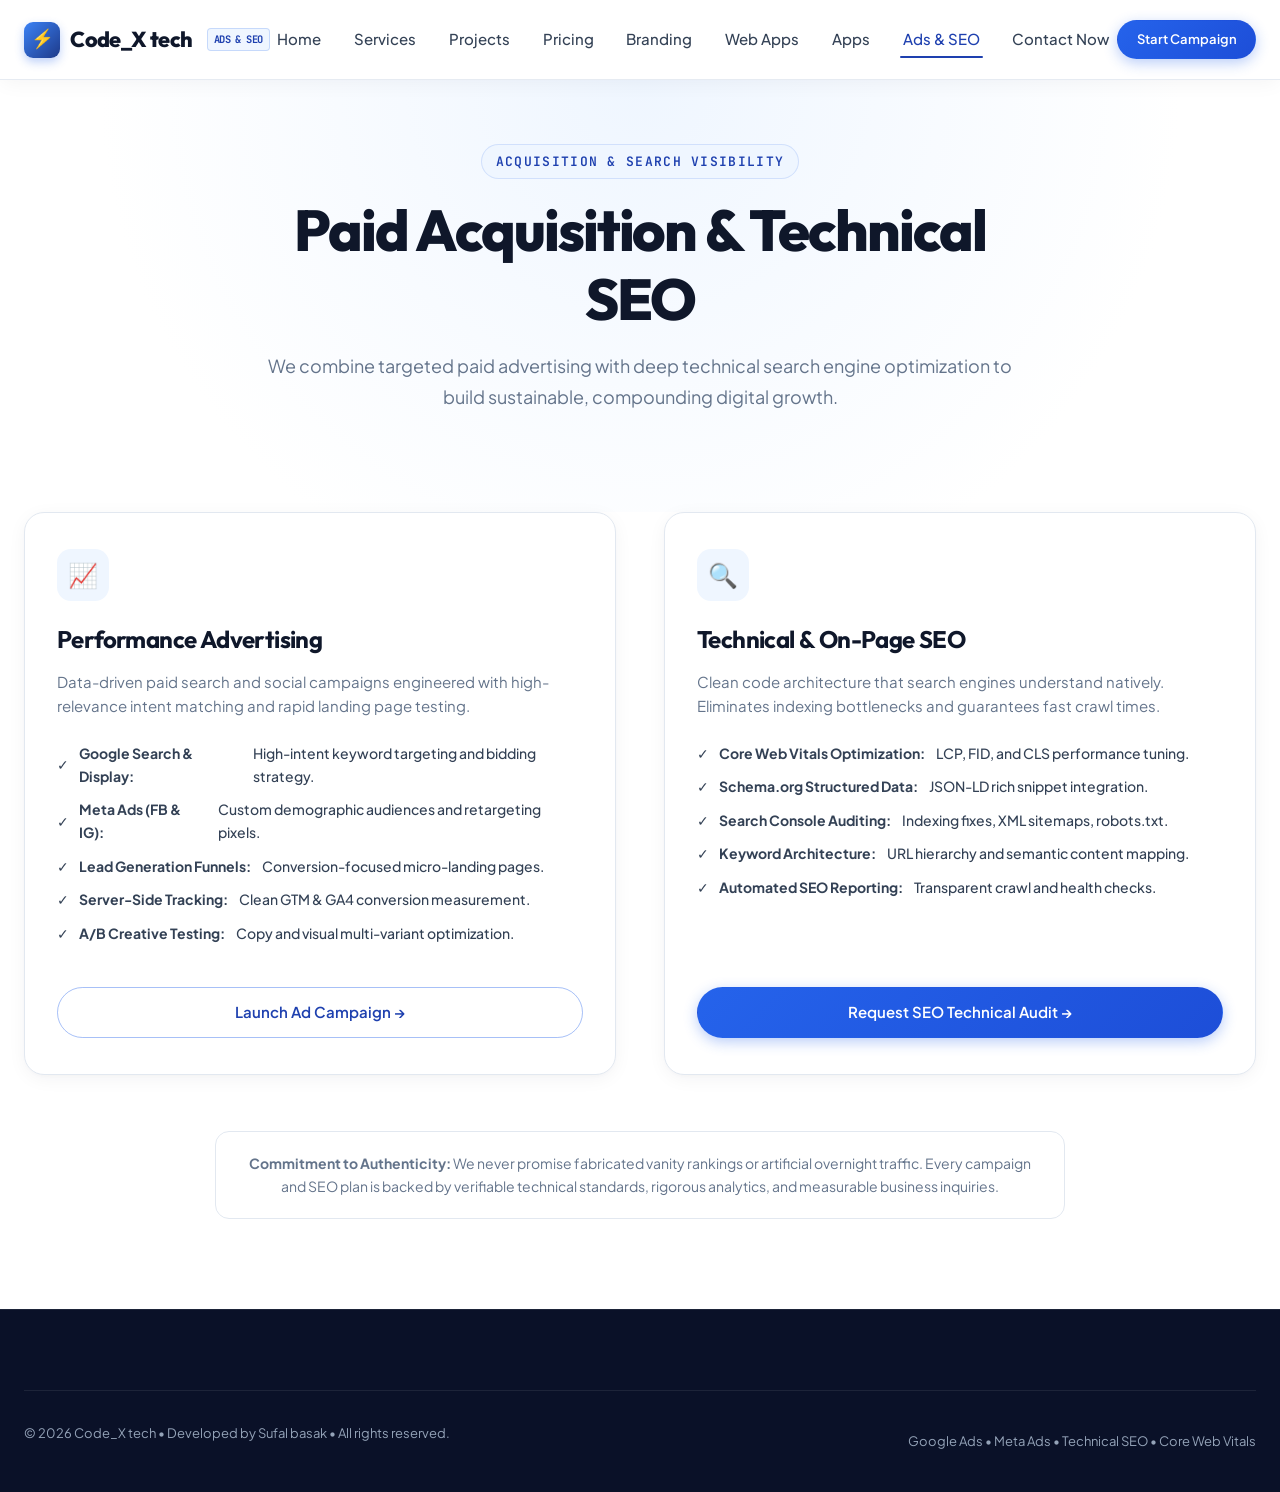
==== commit f6cf2127: "sufal change" ====
--- a/ads-seo.html
+++ b/ads-seo.html
@@ -3,7 +3,7 @@
 <head>
   <meta charset="UTF-8" />
   <meta name="viewport" content="width=device-width, initial-scale=1.0" />
-  <title>Advertising &amp; Technical SEO | Code_IT Studio</title>
+  <title>Advertising &amp; Technical SEO | Code_X tech</title>
   <meta name="description" content="Targeted Google & Meta ad campaigns paired with technical SEO audits, Core Web Vitals optimization, and high-converting landing pages." />
   <link rel="stylesheet" href="css/style.css" />
   <link rel="stylesheet" href="css/animations.css" />
@@ -18,7 +18,7 @@
     <div class="container nav-container">
       <a href="index.html" class="brand-logo">
         <span class="brand-logo-icon">⚡</span>
-        <span>Code_IT</span>
+        <span>Code_X tech</span>
         <span class="brand-logo-badge">ADS &amp; SEO</span>
       </a>
 
@@ -113,7 +113,7 @@
   <footer class="site-footer">
     <div class="container">
       <div class="footer-bottom">
-        <p>&copy; 2026 Code_IT Studio &bull; All rights reserved.</p>
+        <p>&copy; 2026 Code_X tech &bull; Developed by Sufal basak &bull; All rights reserved.</p>
         <p>Google Ads &bull; Meta Ads &bull; Technical SEO &bull; Core Web Vitals</p>
       </div>
     </div>
